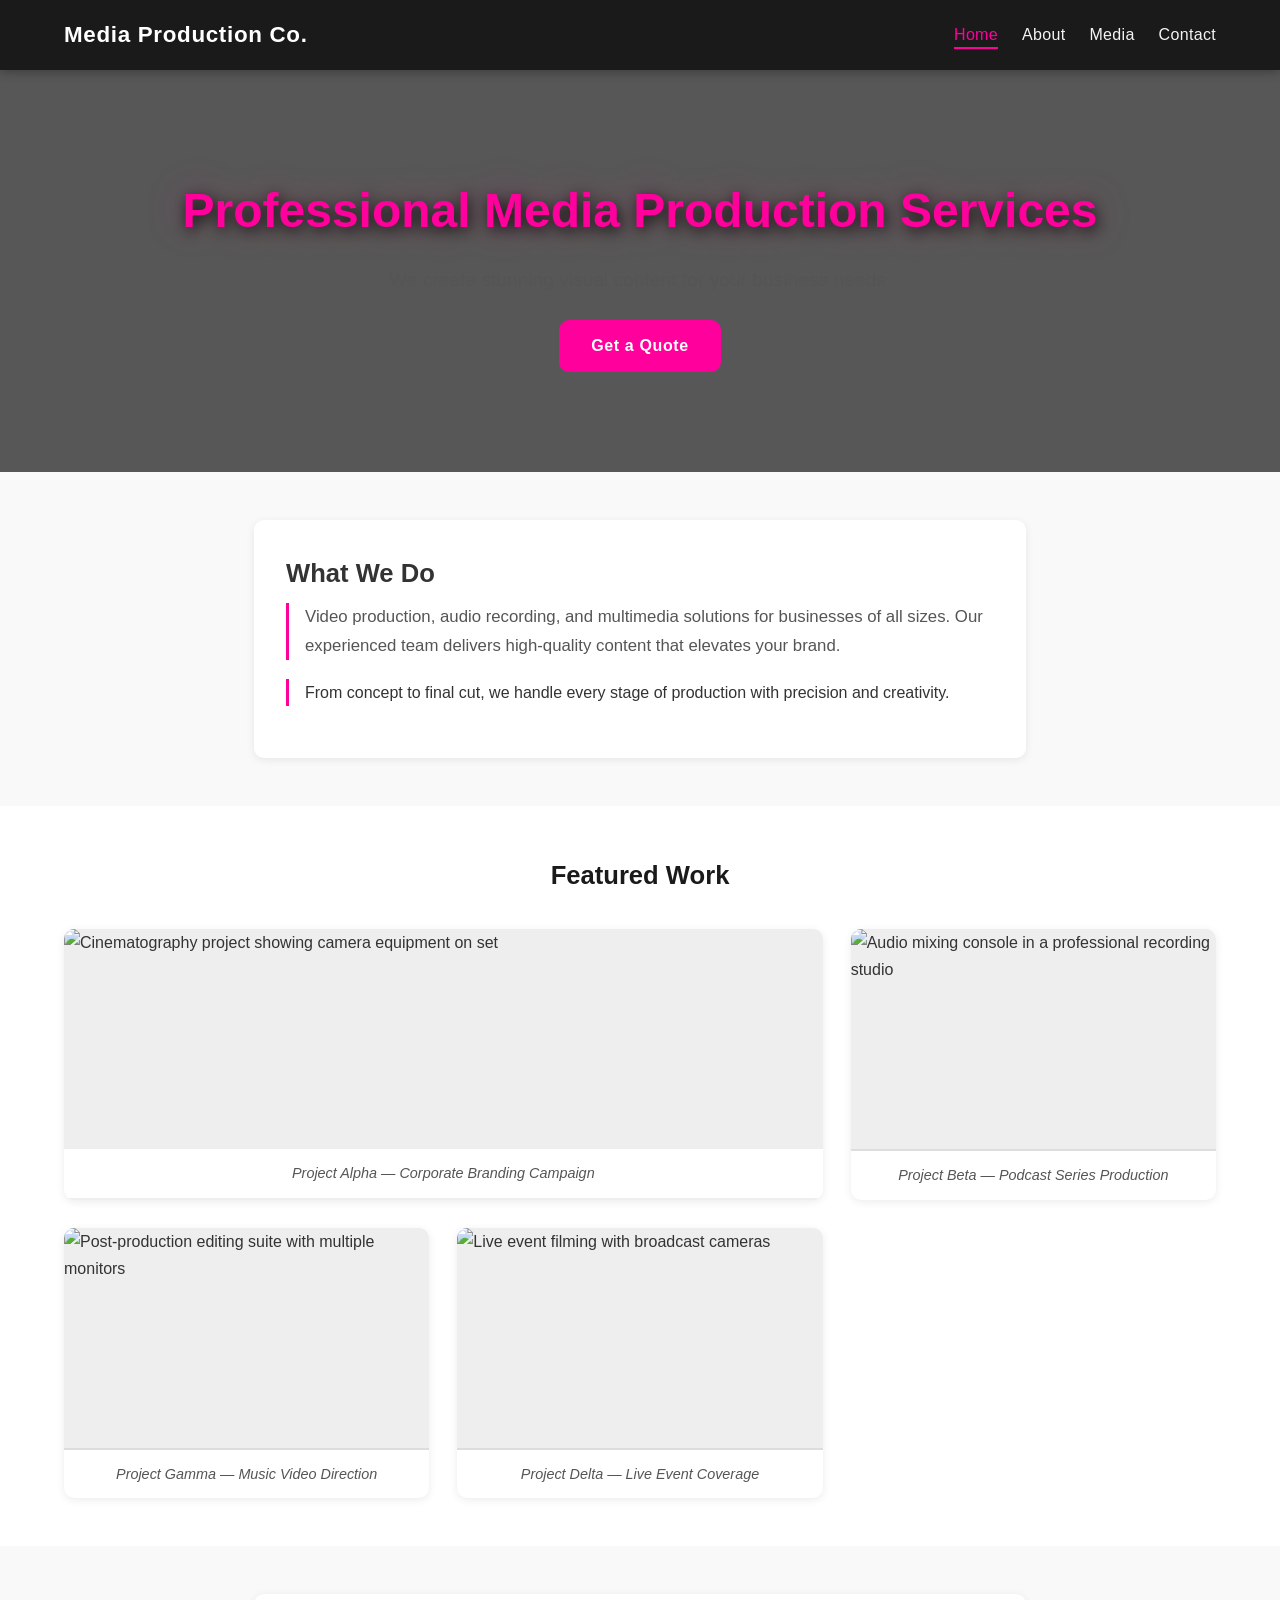
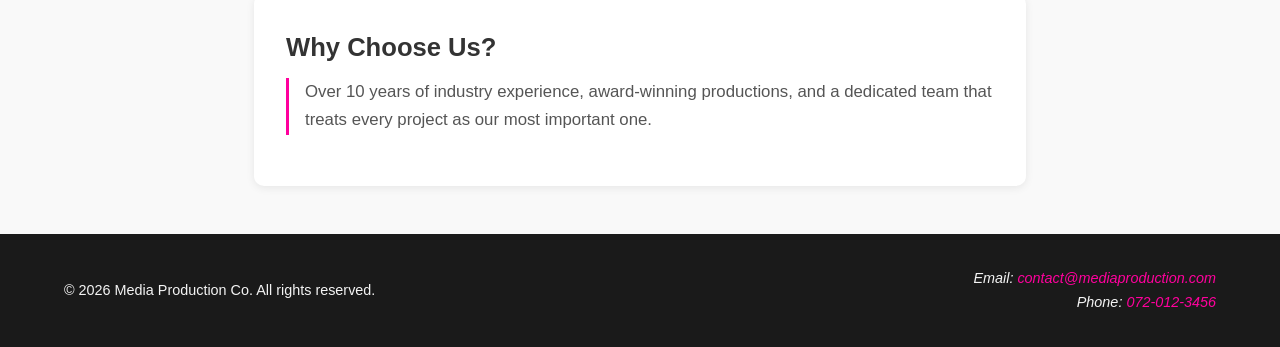
==== index.html @ 14c49e5e "Fix advanced HTML structure fixed styles and added necessary files" ====
<!DOCTYPE html>
<html lang="en">
<head>
    <meta charset="UTF-8">
    <meta name="viewport" content="width=device-width, initial-scale=1.0">
    <meta name="description" content="Professional Media Production Services — video, audio, and multimedia solutions for businesses of all sizes.">
    <meta name="author" content="Media Production Co.">
    <title>Media Production | Home</title>
    <link rel="stylesheet" href="css/styles.css">
</head>
<body>

    <header class="top">
        <h1>Media Production Co.</h1>
        <nav class="nav" aria-label="Main navigation">
            <ul>
                <li><a href="index.html" class="active" aria-current="page">Home</a></li>
                <li><a href="about.html">About</a></li>
                <li><a href="media.html">Media</a></li>
                <li><a href="contact.html">Contact</a></li>
            </ul>
        </nav>
    </header>

    <main>

        <section class="hero" aria-label="Hero banner">
            <h2>Professional Media Production Services</h2>
            <p>We create stunning visual content for your business needs.</p>
            <a href="contact.html" class="cta-btn">Get a Quote</a>
        </section>

        <section class="content" aria-labelledby="what-we-do">
            <article>
                <h2 id="what-we-do">What We Do</h2>
                <p>Video production, audio recording, and multimedia solutions for businesses of all sizes. Our experienced team delivers high-quality content that elevates your brand.</p>
                <p>From concept to final cut, we handle every stage of production with precision and creativity.</p>
            </article>
        </section>

        <section class="portfolio-section" aria-labelledby="featured-heading">
            <h2 id="featured-heading">Featured Work</h2>
            <div class="grid-gallery">

                <figure>
                    <img src="images/work1.jpg" alt="Cinematography project showing camera equipment on set">
                    <figcaption>Project Alpha — Corporate Branding Campaign</figcaption>
                </figure>

                <figure>
                    <img src="images/work2.jpg" alt="Audio mixing console in a professional recording studio">
                    <figcaption>Project Beta — Podcast Series Production</figcaption>
                </figure>

                <figure>
                    <img src="images/work3.jpg" alt="Post-production editing suite with multiple monitors">
                    <figcaption>Project Gamma — Music Video Direction</figcaption>
                </figure>

                <figure>
                    <img src="images/work4.jpg" alt="Live event filming with broadcast cameras">
                    <figcaption>Project Delta — Live Event Coverage</figcaption>
                </figure>

            </div>
        </section>

        <aside class="content" aria-label="Company highlights">
            <article>
                <h2>Why Choose Us?</h2>
                <p>Over 10 years of industry experience, award-winning productions, and a dedicated team that treats every project as our most important one.</p>
            </article>
        </aside>

    </main>

    <footer class="bottom">
        <p>&copy; 2026 Media Production Co. All rights reserved.</p>
        <address>
            <p>Email: <a href="mailto:contact@mediaproduction.com">contact@mediaproduction.com</a></p>
            <p>Phone: <a href="tel:0720123456">072-012-3456</a></p>
        </address>
    </footer>

</body>
</html>
---- css/styles.css ----
/* ============================================================
   MEDIA PRODUCTION CO. — Main Stylesheet
   Author: Media Production Co.
   Structure:
     1. Variables & Reset
     2. Typography & Text Effects
     3. Header & Navigation (Flexbox Layout 1)
     4. Hero Section
     5. Services Section (Flexbox Layout 2)
     6. Portfolio / Grid Gallery (Grid Layout)
     7. Media Elements
     8. Forms
     9. Footer (Flexbox Layout 3)
    10. Selectors, Pseudo-classes & Combination Selectors
    11. Animations & Keyframes
    12. Responsive / Media Queries
   ============================================================ */

:root {
    --primary:       #1a1a1a;
    --accent:        #ff009d;
    --accent-dark:   #c4007a;
    --text-light:    #f4f4f4;
    --text-dark:     #333333;
    --bg-light:      #f9f9f9;
    --bg-card:       #ffffff;
    --border-color:  #dddddd;
    --shadow-sm:     0 2px 8px rgba(0,0,0,0.08);
    --shadow-md:     0 4px 20px rgba(0,0,0,0.12);
    --radius-sm:     6px;
    --radius-md:     10px;
    --transition-fast: 0.25s ease;
    --transition-med:  0.4s ease;
}

*,
*::before,
*::after {
    box-sizing: border-box;
    margin: 0;
    padding: 0;
}

body {
    font-family: 'Segoe UI', Arial, sans-serif;
    line-height: 1.7;
    color: var(--text-dark);
    background-color: var(--bg-light);
}

img {
    max-width: 100%;
    height: auto;
    display: block;
}


h1 {
    font-size: 2rem;
    font-weight: 700;
}

.gradient-text {
    background: linear-gradient(135deg, var(--accent), #ff6b35);
    -webkit-background-clip: text;
    -webkit-text-fill-color: transparent;
    background-clip: text;
}

h2 {
    font-size: 1.6rem;
    margin-bottom: 0.75rem;
}

h3 {
    font-size: 1.15rem;
    margin-bottom: 0.5rem;
}

p {
    margin-bottom: 1rem;
}

h2 + p {
    margin-top: -0.25rem;
    color: #555;
    font-size: 1.05rem;
}

article > p {
    border-left: 3px solid var(--accent);
    padding-left: 1rem;
    margin-bottom: 1.2rem;
}


.top {
    background-color: var(--primary);
    color: white;
    padding: 1rem 5%;
    display: flex;
    justify-content: space-between;   
    align-items: center;              
    flex-wrap: wrap;
    gap: 0.75rem;
    position: sticky;
    top: 0;
    z-index: 100;
    box-shadow: 0 2px 10px rgba(0,0,0,0.3);
}

.top h1 {
    font-size: 1.4rem;
    letter-spacing: 0.03em;
}

nav {
    flex-shrink: 0;
}

.nav ul {
    display: flex;
    list-style: none;
    gap: 24px;
    flex-wrap: wrap;
    align-items: center;              
    justify-content: flex-end;        
}

.nav a {
    color: var(--text-light);
    text-decoration: none;
    font-weight: 500;
    letter-spacing: 0.02em;
    padding: 4px 0;
    border-bottom: 2px solid transparent;
    transition: color var(--transition-fast), border-color var(--transition-fast); 
}

.nav a:hover {
    color: var(--accent);
    border-bottom-color: var(--accent);
}

.nav a:focus {
    color: var(--accent);
    outline: 2px dashed var(--accent);
    outline-offset: 4px;
    border-radius: 2px;
}

.nav a.active {
    color: var(--accent);
    border-bottom-color: var(--accent);
}

.hero {
    padding: 100px 20px;
    background: linear-gradient(rgba(0,0,0,0.65), rgba(0,0,0,0.65)),
                url('../images/hero.jpg') center/cover no-repeat;
    text-align: center;
    color: white;
}

.hero h2 {
    font-size: 3rem;
    text-shadow: 2px 4px 15px rgba(0,0,0,0.9), 0 0 40px rgba(255,0,157,0.3);
    animation: slideIn 1s ease-out both;  
    margin-bottom: 1rem;
}

.hero p {
    font-size: 1.2rem;
    opacity: 0.9;
    animation: fadeUp 1.2s ease-out 0.3s both; 
    margin-bottom: 0;
}

.hero .cta-btn {
    display: inline-block;
    margin-top: 1.5rem;
    padding: 0.75rem 2rem;
    background: var(--accent);
    color: white;
    text-decoration: none;
    border-radius: var(--radius-md);
    font-weight: 600;
    letter-spacing: 0.04em;
    transition: background var(--transition-fast), transform var(--transition-fast); 
}

.hero .cta-btn:hover {
    background: var(--accent-dark);
    transform: translateY(-3px); 
}

.hero .cta-btn:focus {
    outline: 3px solid white;
    outline-offset: 3px;
}

.content {
    max-width: 900px;
    margin: 0 auto;
    padding: 3rem 5%;
}

.content article {
    background: var(--bg-card);
    border-radius: var(--radius-md);
    padding: 2rem;
    box-shadow: var(--shadow-sm);
}

.team-intro {
    padding: 3rem 5%;
    background: white;
    text-align: center;
    border-bottom: 1px solid var(--border-color);
}

.team-intro h2 {
    color: var(--primary);
}


.services-flex {
    padding: 3rem 5%;
    background: var(--bg-light);
}

.services-flex > h2 {
    text-align: center;
    margin-bottom: 2rem;
    color: var(--primary);
}

.flex-container {
    display: flex;
    gap: 24px;
    flex-wrap: wrap;
    justify-content: center;          
    align-items: stretch;             
}

.service-card {
    flex: 1 1 280px;
    max-width: 380px;
    padding: 2rem 1.5rem;
    background: var(--bg-card);
    border: 1px solid var(--border-color);
    border-radius: var(--radius-md);
    text-align: center;
    box-shadow: var(--shadow-sm);
    transition: transform var(--transition-med), box-shadow var(--transition-med); 
}

.service-card:hover {
    transform: translateY(-6px) scale(1.02); 
    box-shadow: var(--shadow-md);
}

.service-card > h3 {
    color: var(--accent);
    margin-bottom: 0.75rem;
    font-size: 1.2rem;
}

.flex-container .service-card:nth-child(even) {
    background: #fff5fb;
    border-color: #ffd6ef;
}

.flex-container .service-card:first-child {
    border-top: 4px solid var(--accent);
}

.flex-container .service-card:last-child {
    border-top: 4px solid #ff6b35;
}

.portfolio-section {
    padding: 3rem 5%;
    background: white;
}

.portfolio-section > h2 {
    text-align: center;
    margin-bottom: 2rem;
    color: var(--primary);
}

.grid-gallery {
    display: grid;
    grid-template-columns: repeat(auto-fit, minmax(280px, 1fr)); 
    grid-template-rows: auto;                                      
    gap: 28px;                                                  
}

.grid-gallery figure:first-child {
    grid-column: span 2;
}

.grid-gallery figure {
    margin: 0;
    overflow: hidden;
    border-radius: var(--radius-md);
    background: #eee;
    box-shadow: var(--shadow-sm);
    position: relative;
}

.grid-gallery img {
    width: 100%;
    height: 220px;
    object-fit: cover;
    display: block;
    transition: transform 0.5s ease; 
}

.grid-gallery figure:hover img {
    transform: scale(1.08) rotate(0.8deg); 
}

.grid-gallery figcaption {
    padding: 0.75rem 1rem;
    font-size: 0.9rem;
    color: #555;
    background: white;
    font-style: italic;
}

.grid-gallery figure:not(:first-child) figcaption {
    border-top: 2px solid var(--border-color);
}

figure {
    margin: 0;
}

figcaption {
    font-size: 0.875rem;
    color: #666;
    padding: 0.5rem 0;
    text-align: center;
}

.media-section {
    padding: 2.5rem 5%;
    background: var(--bg-light);
}

.media-section > h2 {
    margin-bottom: 1rem;
    color: var(--primary);
}

video {
    width: 100%;
    border-radius: var(--radius-sm);
    background: #000;
    margin-bottom: 1rem;
    box-shadow: var(--shadow-md);
}

audio {
    width: 100%;
    margin-bottom: 0.5rem;
}

iframe {
    width: 100%;
    border-radius: var(--radius-sm);
    border: none;
    display: block;
}

iframe[title] {
    box-shadow: var(--shadow-sm);
}

#contact-form-area {
    padding: 3rem 5%;
    max-width: 800px;
    margin: 0 auto;
}

#contact-form-area > h2 {
    margin-bottom: 1.5rem;
    color: var(--primary);
}

form {
    background: white;
    padding: 2rem;
    border-radius: var(--radius-md);
    box-shadow: var(--shadow-sm);
}

fieldset {
    border: 1px solid var(--border-color);
    border-radius: var(--radius-sm);
    padding: 1.25rem 1.5rem;
    margin-bottom: 1.5rem;
}

legend {
    font-weight: 600;
    color: var(--accent);
    padding: 0 0.5rem;
    font-size: 0.95rem;
}

label {
    display: block;
    font-weight: 500;
    margin-top: 1rem;
    margin-bottom: 0.3rem;
    font-size: 0.95rem;
    color: var(--text-dark);
}

input[required] {
    border-left: 4px solid #e74c3c;
}

input:not([required]) {
    border-left: 4px solid var(--border-color);
}

input[type="text"],
input[type="email"],
input[type="tel"],
input[type="url"],
input[type="number"],
input[type="date"],
textarea,
select {
    width: 100%;
    padding: 0.6rem 0.85rem;
    border: 1px solid var(--border-color);
    border-radius: var(--radius-sm);
    font-size: 1rem;
    font-family: inherit;
    color: var(--text-dark);
    background: #fafafa;
    transition: border-color var(--transition-fast), box-shadow var(--transition-fast); 
}


input[type="text"]:focus,
input[type="email"]:focus,
input[type="tel"]:focus,
input[type="url"]:focus,
input[type="number"]:focus,
input[type="date"]:focus,
textarea:focus,
select:focus {
    outline: none;
    border-color: var(--accent);
    box-shadow: 0 0 0 3px rgba(255,0,157,0.15);
    background: white;
}

input:not([type="radio"]):not([type="checkbox"]):not([type="submit"]):not([type="button"]) {
    display: block;
}

textarea {
    min-height: 120px;
    resize: vertical;
}

select {
    cursor: pointer;
}

.radio-group,
.checkbox-group {
    display: flex;
    flex-direction: column;
    gap: 0.5rem;
    margin-top: 0.5rem;
}

.radio-group label,
.checkbox-group label {
    display: flex;
    align-items: center;
    gap: 0.5rem;
    margin: 0;
    font-weight: 400;
    cursor: pointer;
}

.radio-group input,
.checkbox-group input {
    width: auto;
    border-left: none;
    accent-color: var(--accent);
    cursor: pointer;
}

input[type="radio"] + label,
input[type="checkbox"] + label {
    margin-top: 0;
    font-weight: 400;
}

button[type="submit"] {
    display: block;
    width: 100%;
    margin-top: 1.5rem;
    padding: 0.9rem;
    background: var(--accent);
    color: white;
    border: none;
    border-radius: var(--radius-sm);
    font-size: 1.05rem;
    font-weight: 600;
    letter-spacing: 0.04em;
    cursor: pointer;
    transition: background var(--transition-fast), transform var(--transition-fast); 
}

button[type="submit"]:hover {
    background: var(--accent-dark);
    transform: translateY(-2px);
}

button[type="submit"]:focus {
    outline: 3px solid var(--accent);
    outline-offset: 3px;
}

button[type="submit"]:focus-visible {
    outline: 3px solid var(--primary);
    outline-offset: 3px;
}

.bottom {
    background: var(--primary);
    color: var(--text-light);
    padding: 2rem 5%;
    display: flex;                          
    justify-content: space-between;         
    align-items: center;                    
    flex-wrap: wrap;
    gap: 1rem;
    margin-top: auto;
}

.bottom p {
    margin: 0;
    font-size: 0.9rem;
}

.bottom a {
    color: var(--accent);
    text-decoration: none;
    transition: color var(--transition-fast);
}

.bottom a:hover {
    color: #ff66c4;
    text-decoration: underline;
}


section > h2 {
    color: var(--accent);
}

main > p {
    padding: 1rem 5%;
}

h2 .gradient-text,
h3 .gradient-text {
    font-style: normal;
}

.nav ul li:nth-child(odd) a {
    font-weight: 500;
}

article p:first-child {
    font-size: 1.05rem;
}

.bottom p:last-child {
    text-align: right;
}


@keyframes slideIn {
    0%   { transform: translateY(-60px); opacity: 0; }
    60%  { transform: translateY(8px);   opacity: 0.8; }
    100% { transform: translateY(0);     opacity: 1; }
}

@keyframes fadeUp {
    0%   { transform: translateY(30px); opacity: 0; }
    50%  { transform: translateY(10px); opacity: 0.6; }
    100% { transform: translateY(0);    opacity: 1; }
}

@keyframes pulse {
    0%,100% { box-shadow: 0 0 0 0 rgba(255,0,157,0); }
    50%      { box-shadow: 0 0 0 8px rgba(255,0,157,0.2); }
}

.flex-container .service-card:first-child {
    animation: pulse 3s ease-in-out infinite;
}

@keyframes spin {
    0%   { transform: rotate(0deg); }
    100% { transform: rotate(360deg); }
}

.loading-spinner {
    width: 40px;
    height: 40px;
    border: 4px solid var(--border-color);
    border-top-color: var(--accent);
    border-radius: 50%;
    animation: spin 0.8s linear infinite; 
    margin: 2rem auto;
}

@media (max-width: 768px) {
    .top {
        flex-direction: column;
        text-align: center;
    }

    .nav ul {
        justify-content: center;
        gap: 16px;
    }

    .hero h2 {
        font-size: 2rem;
    }

    .grid-gallery figure:first-child {
        grid-column: span 1;
    }

    .grid-gallery {
        grid-template-columns: 1fr;
    }

    .bottom {
        flex-direction: column;
        text-align: center;
    }

    .bottom p:last-child {
        text-align: center;
    }
}

@media (max-width: 480px) {
    .hero {
        padding: 60px 16px;
    }

    .hero h2 {
        font-size: 1.6rem;
    }

    .service-card {
        flex: 1 1 100%;
    }

    #contact-form-area {
        padding: 1.5rem 1rem;
    }

    form {
        padding: 1.25rem 1rem;
    }
}
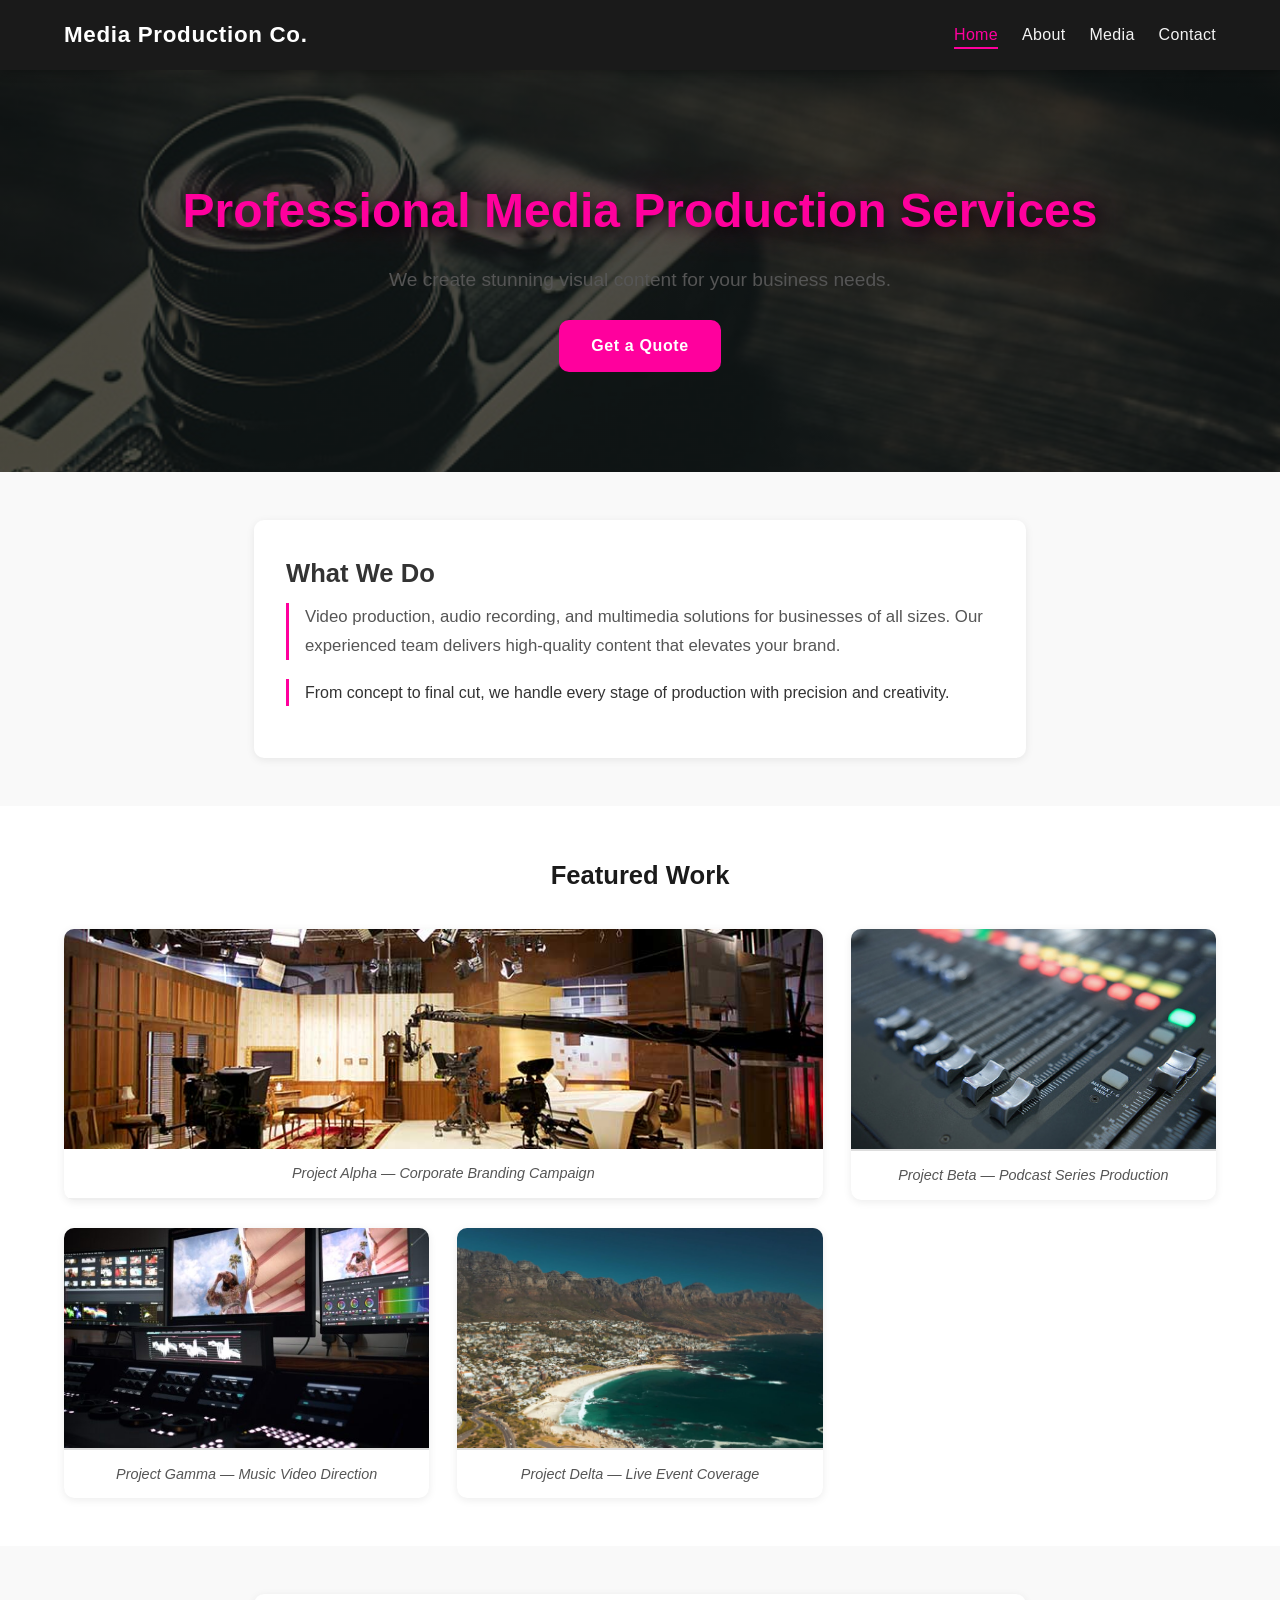
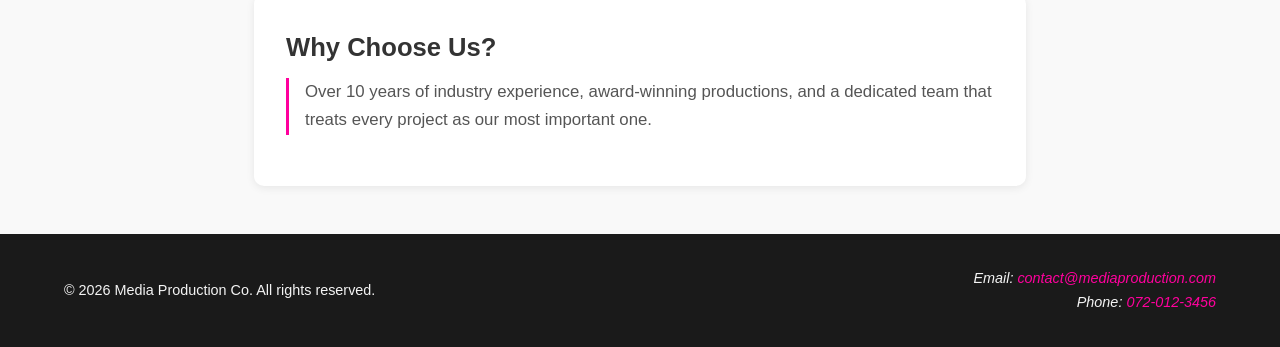
==== commit f02fc707: "Update index.html" ====
--- a/index.html
+++ b/index.html
@@ -58,7 +58,7 @@
                 </figure>
 
                 <figure>
-                    <img src="images/work4.jpg" alt="Live event filming with broadcast cameras">
+                    <img src="images/work4.jpeg" alt="Live event filming with broadcast cameras">
                     <figcaption>Project Delta — Live Event Coverage</figcaption>
                 </figure>
 
